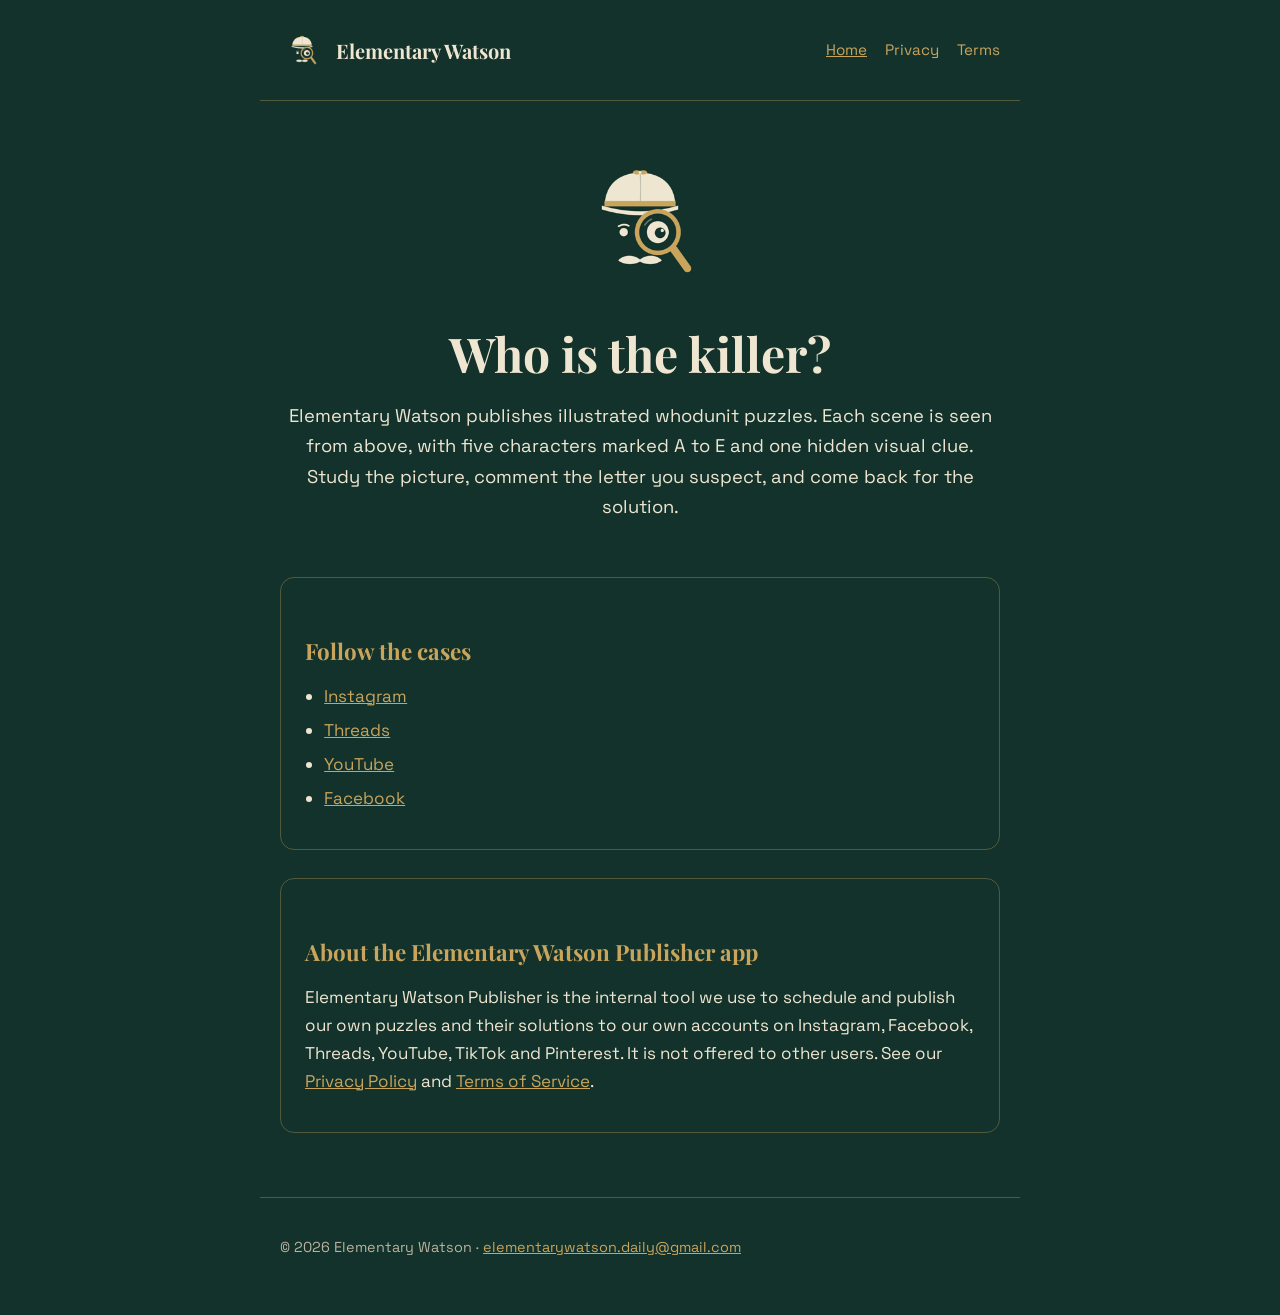
==== index.html @ ffa3b12d "Public pages for Elementary Watson: home, privacy, terms, TikTok callback Co-Authored-By: Claude Opu" ====
<!doctype html>
<html lang="en">
<head>
  <meta charset="utf-8">
  <meta name="viewport" content="width=device-width, initial-scale=1">
  <title>Elementary Watson</title>
  <meta name="description" content="Elementary Watson: illustrated whodunit puzzles. Spot the clue, comment the letter.">
  <link rel="icon" href="favicon.png">
  <link rel="preconnect" href="https://fonts.googleapis.com">
  <link rel="preconnect" href="https://fonts.gstatic.com" crossorigin>
  <link href="https://fonts.googleapis.com/css2?family=Playfair+Display:wght@700&family=Space+Grotesk:wght@400;500&display=swap" rel="stylesheet">
  <link rel="stylesheet" href="style.css">
</head>
<body>
  <header>
    <a class="brand" href="./"><img src="logo.png" alt="">Elementary Watson</a>
    <nav>
      <a href="./" aria-current="page">Home</a>
      <a href="privacy.html">Privacy</a>
      <a href="terms.html">Terms</a>
    </nav>
  </header>
  <main>
    <section class="hero">
      <img src="logo.png" alt="Elementary Watson logo">
      <h1>Who is the killer?</h1>
      <p class="lead">Elementary Watson publishes illustrated whodunit puzzles. Each scene is seen from
        above, with five characters marked A to E and one hidden visual clue. Study the picture,
        comment the letter you suspect, and come back for the solution.</p>
    </section>

    <div class="card">
      <h2>Follow the cases</h2>
      <ul>
        <li><a href="https://www.instagram.com/elementarywatson.daily/">Instagram</a></li>
        <li><a href="https://www.threads.net/@elementarywatson.daily">Threads</a></li>
        <li><a href="https://www.youtube.com/@elementarywatson_daily">YouTube</a></li>
        <li><a href="https://www.facebook.com/1438640682661406">Facebook</a></li>
      </ul>
    </div>

    <div class="card">
      <h2>About the Elementary Watson Publisher app</h2>
      <p>Elementary Watson Publisher is the internal tool we use to schedule and publish our own
        puzzles and their solutions to our own accounts on Instagram, Facebook, Threads, YouTube,
        TikTok and Pinterest. It is not offered to other users. See our
        <a href="privacy.html">Privacy Policy</a> and <a href="terms.html">Terms of Service</a>.</p>
    </div>
  </main>
  <footer>
    <p>© 2026 Elementary Watson · <a href="mailto:elementarywatson.daily@gmail.com">elementarywatson.daily@gmail.com</a></p>
  </footer>
</body>
</html>
---- style.css ----
:root {
  --bg: #12322b;
  --paper: #efe6d2;
  --accent: #c9a45c;
  --muted: #b9b29f;
  --line: rgba(201, 164, 92, 0.35);
}

* { box-sizing: border-box; }

html { -webkit-text-size-adjust: 100%; }

body {
  margin: 0;
  background: var(--bg);
  color: var(--paper);
  font-family: "Space Grotesk", system-ui, -apple-system, "Segoe UI", sans-serif;
  font-size: 17px;
  line-height: 1.65;
}

main, header, footer {
  max-width: 760px;
  margin: 0 auto;
  padding: 0 20px;
}

header {
  display: flex;
  align-items: center;
  justify-content: space-between;
  gap: 16px;
  padding-top: 28px;
  padding-bottom: 28px;
  border-bottom: 1px solid var(--line);
}

.brand {
  display: flex;
  align-items: center;
  gap: 12px;
  color: var(--paper);
  text-decoration: none;
  font-family: "Playfair Display", Georgia, serif;
  font-size: 1.25rem;
  font-weight: 700;
}

.brand img { width: 44px; height: 44px; }

nav { display: flex; gap: 18px; flex-wrap: wrap; }

nav a, footer a, main a { color: var(--accent); }

nav a { text-decoration: none; font-size: 0.95rem; }

nav a:hover, nav a[aria-current="page"] { text-decoration: underline; }

h1, h2 {
  font-family: "Playfair Display", Georgia, serif;
  line-height: 1.2;
  color: var(--paper);
}

h1 { font-size: clamp(2rem, 6vw, 3rem); margin: 48px 0 12px; }

h2 { font-size: 1.4rem; margin: 40px 0 8px; color: var(--accent); }

.lead { font-size: 1.15rem; color: var(--paper); }

.meta { color: var(--muted); font-size: 0.9rem; }

.hero { text-align: center; padding: 40px 0 8px; }

.hero img { width: 160px; height: 160px; }

.hero h1 { margin-top: 16px; }

.card {
  border: 1px solid var(--line);
  border-radius: 14px;
  padding: 20px 24px;
  margin: 28px 0;
}

ul { padding-left: 1.2rem; }

li { margin: 6px 0; }

footer {
  margin-top: 64px;
  padding-top: 24px;
  padding-bottom: 40px;
  border-top: 1px solid var(--line);
  color: var(--muted);
  font-size: 0.9rem;
}

@media (max-width: 560px) {
  header { flex-direction: column; align-items: flex-start; }
}
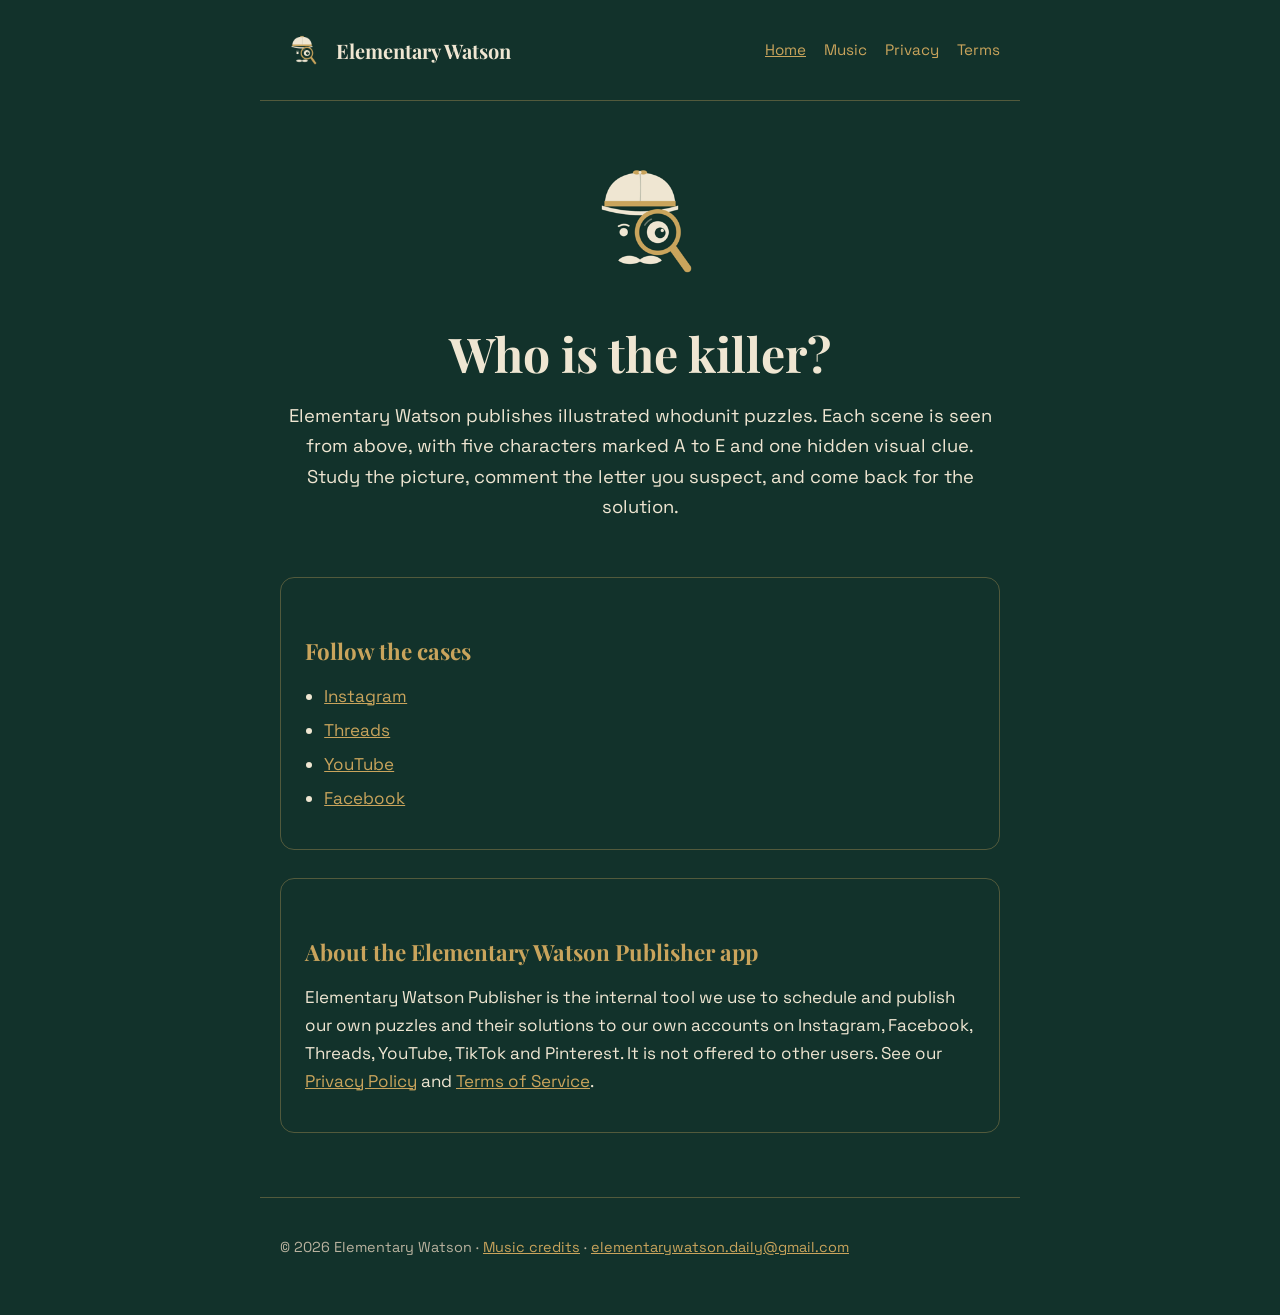
==== commit 9e0a996e: "Add music credits page (Kevin MacLeod, CC BY 4.0)" ====
--- a/index.html
+++ b/index.html
@@ -16,6 +16,7 @@
     <a class="brand" href="./"><img src="logo.png" alt="">Elementary Watson</a>
     <nav>
       <a href="./" aria-current="page">Home</a>
+      <a href="credits.html">Music</a>
       <a href="privacy.html">Privacy</a>
       <a href="terms.html">Terms</a>
     </nav>
@@ -48,7 +49,7 @@
     </div>
   </main>
   <footer>
-    <p>© 2026 Elementary Watson · <a href="mailto:elementarywatson.daily@gmail.com">elementarywatson.daily@gmail.com</a></p>
+    <p>© 2026 Elementary Watson · <a href="credits.html">Music credits</a> · <a href="mailto:elementarywatson.daily@gmail.com">elementarywatson.daily@gmail.com</a></p>
   </footer>
 </body>
 </html>
